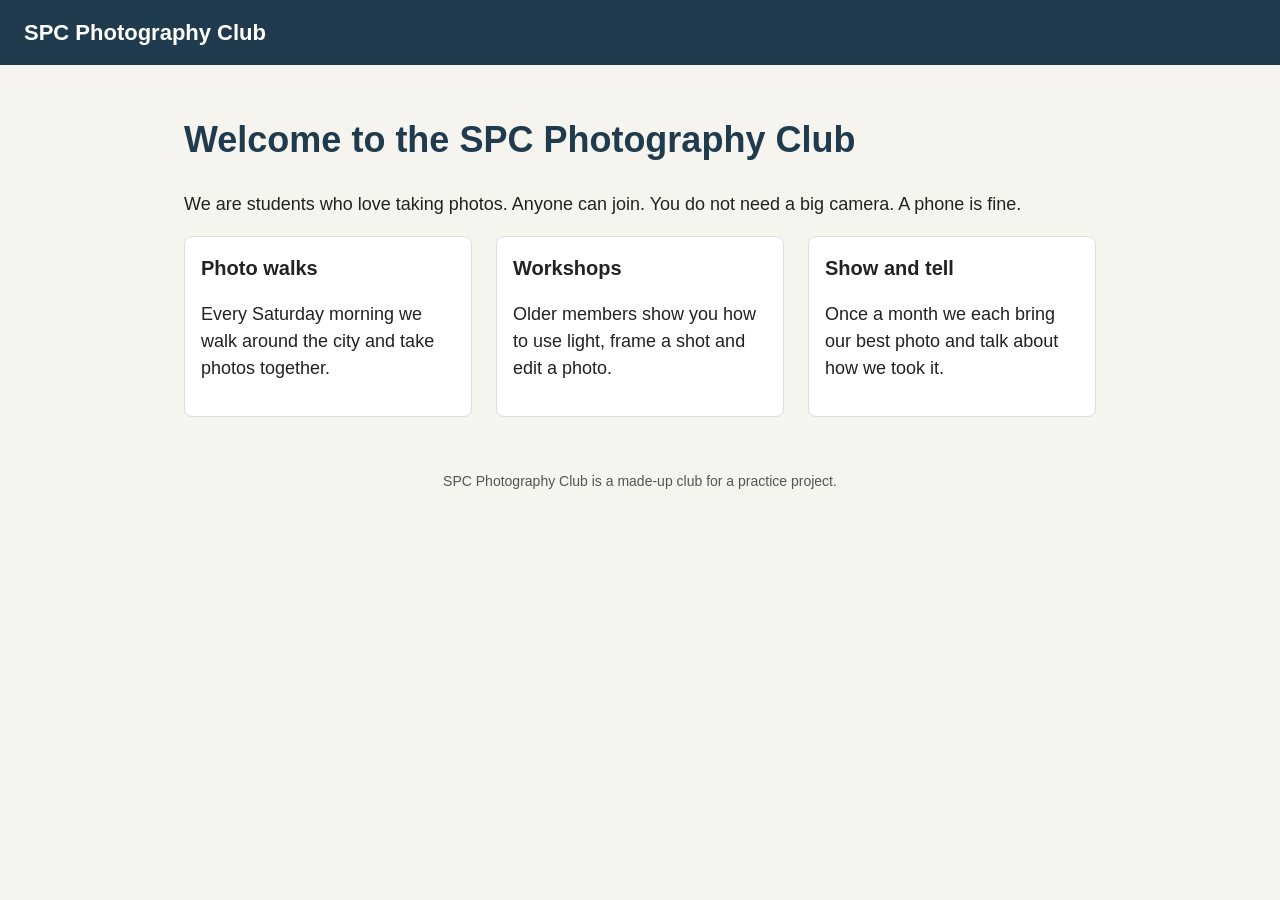
==== index.html @ 15269ee0 "Starter: one-page club site, step guides for three features and a stretch Co-Authored-By: Claude Opu" ====
<!DOCTYPE html>
<html lang="en">
<head>
  <meta charset="utf-8">
  <title>SPC Photography Club</title>
  <link rel="stylesheet" href="style.css">
</head>
<body>
  <header class="site-header">
    <p class="club-name">SPC Photography Club</p>
  </header>

  <main>
    <h1>Welcome to the SPC Photography Club</h1>
    <p class="welcome">We are students who love taking photos. Anyone can join. You do not need a big camera. A phone is fine.</p>

    <div class="cards">
      <div class="card">
        <h2>Photo walks</h2>
        <p>Every Saturday morning we walk around the city and take photos together.</p>
      </div>
      <div class="card">
        <h2>Workshops</h2>
        <p>Older members show you how to use light, frame a shot and edit a photo.</p>
      </div>
      <div class="card">
        <h2>Show and tell</h2>
        <p>Once a month we each bring our best photo and talk about how we took it.</p>
      </div>
    </div>
  </main>

  <footer class="site-footer">
    <p>SPC Photography Club is a made-up club for a practice project.</p>
  </footer>

  <script src="script.js"></script>
</body>
</html>
---- style.css ----
/* style.css: the look of every page on the site. */

/* Make widths include padding and borders. This keeps sizes easy to work out. */
* {
  box-sizing: border-box;
}

body {
  margin: 0;
  font-family: Arial, Helvetica, sans-serif;
  font-size: 18px;
  line-height: 1.5;
  color: #222222;
  background: #f6f4ef;
}

/* The dark bar at the top of the page */
.site-header {
  background: #1f3b4d;
  color: #ffffff;
  padding: 16px 24px;
}

.club-name {
  margin: 0;
  font-size: 22px;
  font-weight: bold;
}

/* The middle part of the page */
main {
  width: 960px;
  margin: 0 auto;
  padding: 24px;
}

h1 {
  color: #1f3b4d;
}

/* The three cards on the home page sit side by side */
.cards {
  display: flex;
  gap: 24px;
}

.card {
  width: 288px;
  background: #ffffff;
  border: 1px solid #dddddd;
  border-radius: 8px;
  padding: 16px;
}

.card h2 {
  margin-top: 0;
  font-size: 20px;
}

/* The strip at the bottom of the page */
.site-footer {
  padding: 16px 24px;
  font-size: 14px;
  color: #555555;
  text-align: center;
}
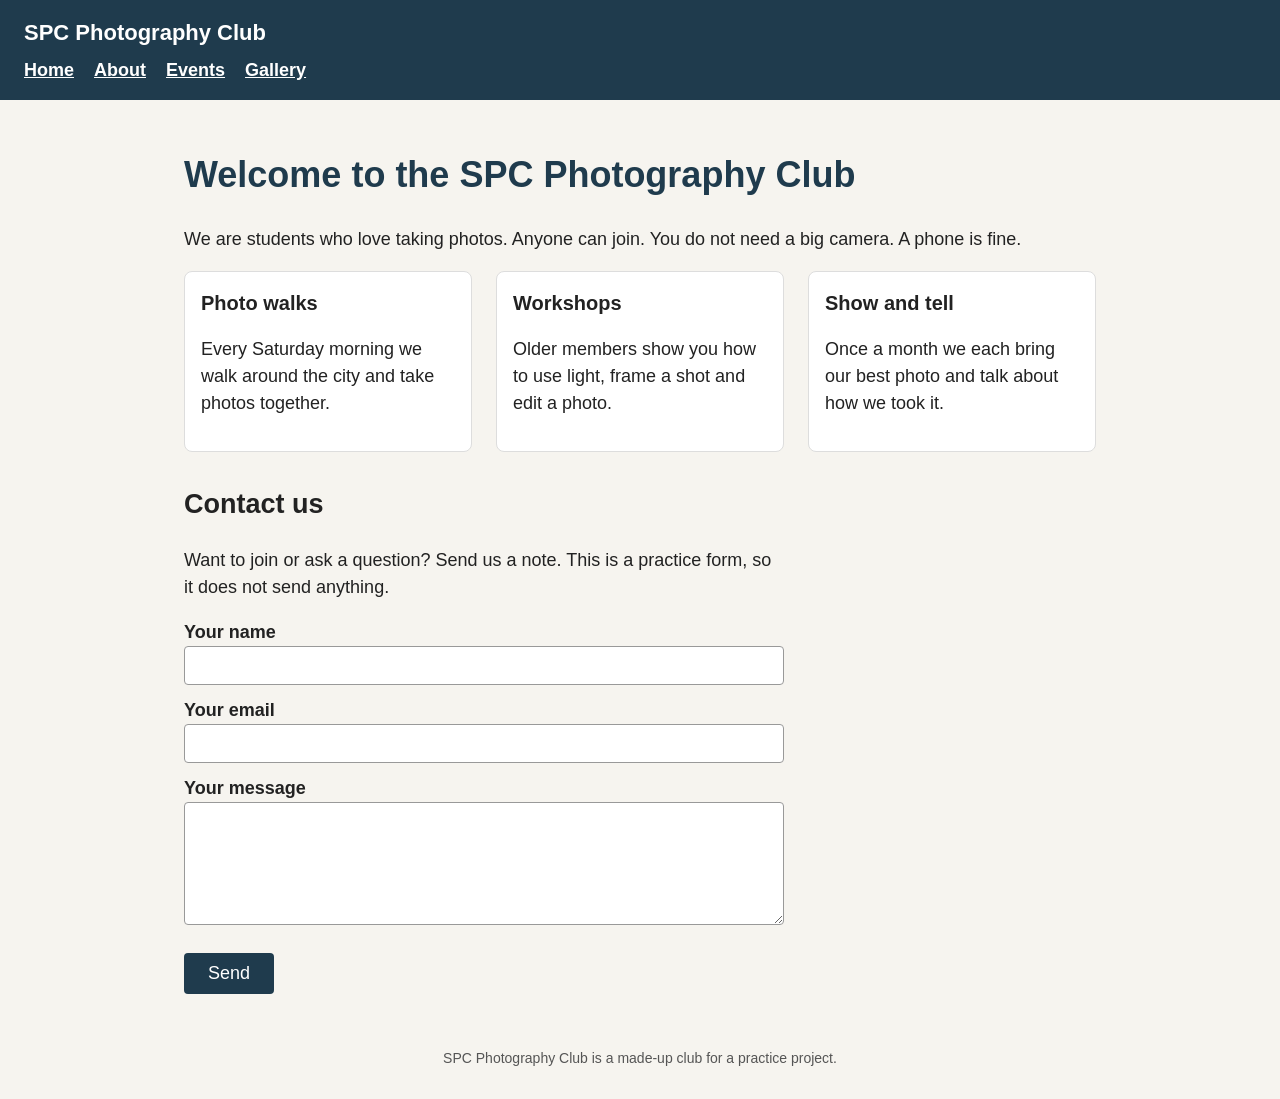
==== commit 1f70d62d: "Stretch: add gallery page with six photos to every menu Co-Authored-By: Claude Opus 5.5 <noreply@ant" ====
--- a/index.html
+++ b/index.html
@@ -2,12 +2,19 @@
 <html lang="en">
 <head>
   <meta charset="utf-8">
+  <meta name="viewport" content="width=device-width, initial-scale=1">
   <title>SPC Photography Club</title>
   <link rel="stylesheet" href="style.css">
 </head>
 <body>
   <header class="site-header">
     <p class="club-name">SPC Photography Club</p>
+    <nav class="menu">
+      <a href="index.html">Home</a>
+      <a href="about.html">About</a>
+      <a href="events.html">Events</a>
+      <a href="gallery.html">Gallery</a>
+    </nav>
   </header>
 
   <main>
@@ -28,6 +35,28 @@
         <p>Once a month we each bring our best photo and talk about how we took it.</p>
       </div>
     </div>
+    <section class="contact">
+      <h2>Contact us</h2>
+      <p>Want to join or ask a question? Send us a note. This is a practice form, so it does not send anything.</p>
+
+      <form id="contact-form" novalidate>
+        <label for="name">Your name</label>
+        <input type="text" id="name">
+        <p class="error" id="name-error"></p>
+
+        <label for="email">Your email</label>
+        <input type="email" id="email">
+        <p class="error" id="email-error"></p>
+
+        <label for="message">Your message</label>
+        <textarea id="message" rows="5"></textarea>
+        <p class="error" id="message-error"></p>
+
+        <button type="submit">Send</button>
+      </form>
+
+      <p class="thanks" id="thanks" hidden></p>
+    </section>
   </main>
 
   <footer class="site-footer">
--- a/style.css
+++ b/style.css
@@ -29,7 +29,7 @@
 
 /* The middle part of the page */
 main {
-  width: 960px;
+  max-width: 960px;
   margin: 0 auto;
   padding: 24px;
 }
@@ -64,3 +64,107 @@
   color: #555555;
   text-align: center;
 }
+
+/* The menu at the top of every page */
+.menu {
+  display: flex;
+  flex-wrap: wrap;
+  gap: 8px 20px;
+  margin-top: 8px;
+}
+
+.menu a {
+  color: #ffffff;
+  font-weight: bold;
+}
+
+/* Phone screens: 600 pixels wide or less */
+@media (max-width: 600px) {
+  main {
+    padding: 16px;
+  }
+
+  .cards {
+    flex-direction: column;
+  }
+
+  .card {
+    width: auto;
+  }
+}
+
+/* The contact form on the home page */
+.contact {
+  margin-top: 32px;
+  max-width: 600px;
+}
+
+.contact label {
+  display: block;
+  margin-top: 12px;
+  font-weight: bold;
+}
+
+.contact input,
+.contact textarea {
+  width: 100%;
+  padding: 8px;
+  font-size: 18px;
+  font-family: inherit;
+  border: 1px solid #999999;
+  border-radius: 4px;
+}
+
+.contact button {
+  margin-top: 16px;
+  padding: 10px 24px;
+  font-size: 18px;
+  color: #ffffff;
+  background: #1f3b4d;
+  border: none;
+  border-radius: 4px;
+  cursor: pointer;
+}
+
+.error {
+  margin: 4px 0 0;
+  color: #b00020;
+  font-size: 16px;
+}
+
+.thanks {
+  padding: 16px;
+  background: #e3f4e1;
+  border: 1px solid #7bb274;
+  border-radius: 8px;
+}
+
+/* The gallery page: three photos in a row */
+.gallery {
+  display: grid;
+  grid-template-columns: repeat(3, 1fr);
+  gap: 16px;
+}
+
+.gallery figure {
+  margin: 0;
+}
+
+.gallery img {
+  display: block;
+  width: 100%;
+  height: auto;
+  border-radius: 8px;
+}
+
+.gallery figcaption {
+  margin-top: 4px;
+  font-size: 16px;
+}
+
+/* On a phone, show one photo in each row */
+@media (max-width: 600px) {
+  .gallery {
+    grid-template-columns: 1fr;
+  }
+}
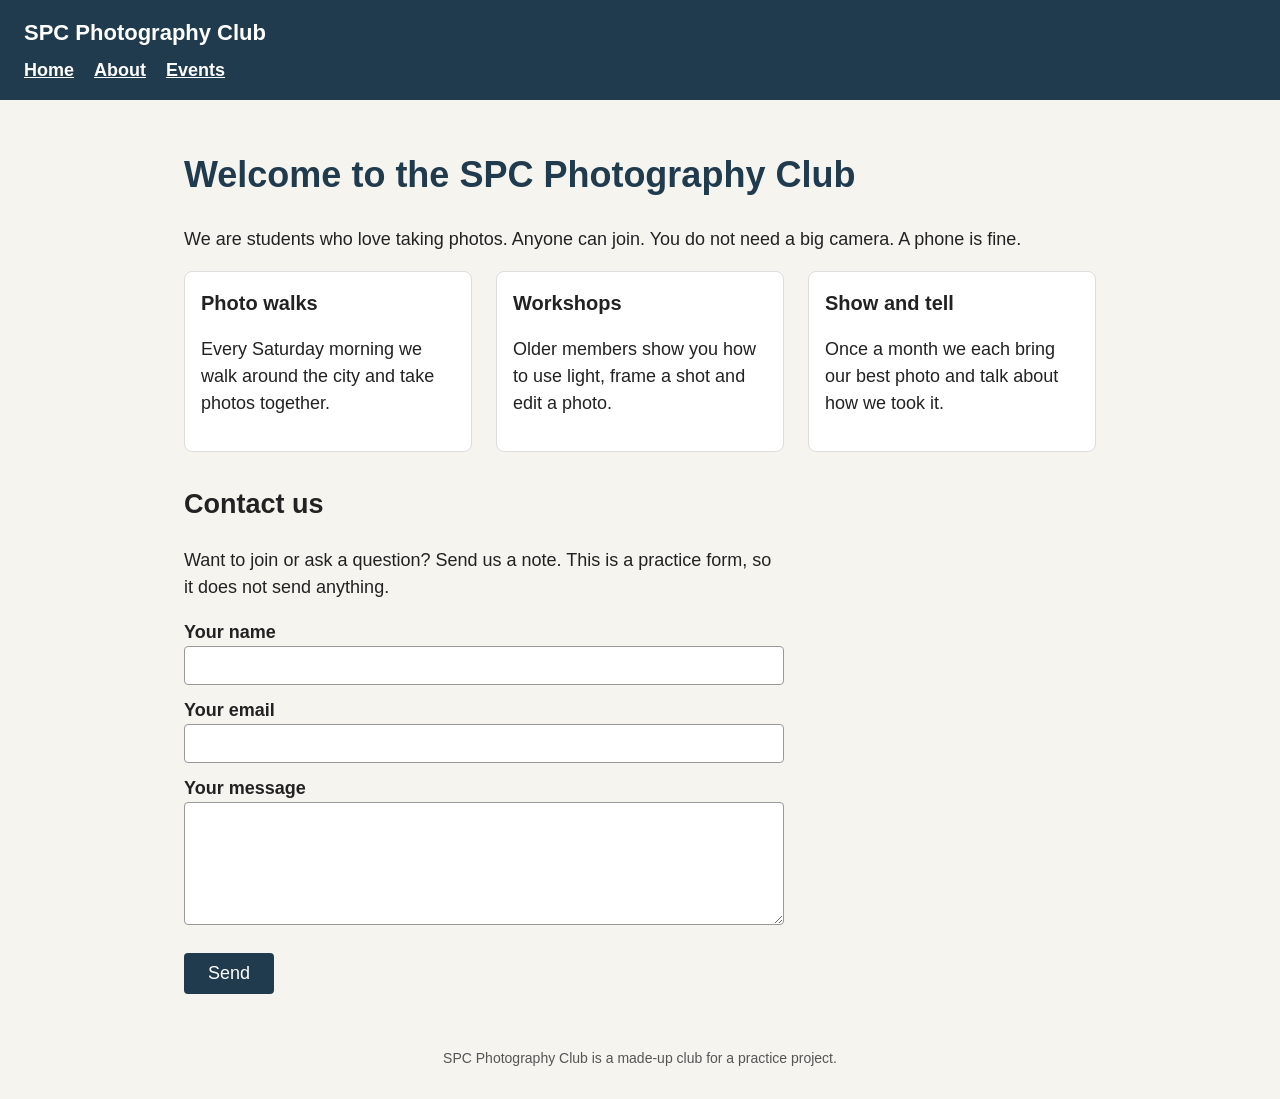
==== commit e77d1f8c: "Feature 3: add contact form that checks fields and shows a thank you Co-Authored-By: Claude Opus 5.5" ====
--- a/index.html
+++ b/index.html
@@ -13,7 +13,6 @@
       <a href="index.html">Home</a>
       <a href="about.html">About</a>
       <a href="events.html">Events</a>
-      <a href="gallery.html">Gallery</a>
     </nav>
   </header>
 
--- a/style.css
+++ b/style.css
@@ -138,33 +138,3 @@
   border: 1px solid #7bb274;
   border-radius: 8px;
 }
-
-/* The gallery page: three photos in a row */
-.gallery {
-  display: grid;
-  grid-template-columns: repeat(3, 1fr);
-  gap: 16px;
-}
-
-.gallery figure {
-  margin: 0;
-}
-
-.gallery img {
-  display: block;
-  width: 100%;
-  height: auto;
-  border-radius: 8px;
-}
-
-.gallery figcaption {
-  margin-top: 4px;
-  font-size: 16px;
-}
-
-/* On a phone, show one photo in each row */
-@media (max-width: 600px) {
-  .gallery {
-    grid-template-columns: 1fr;
-  }
-}
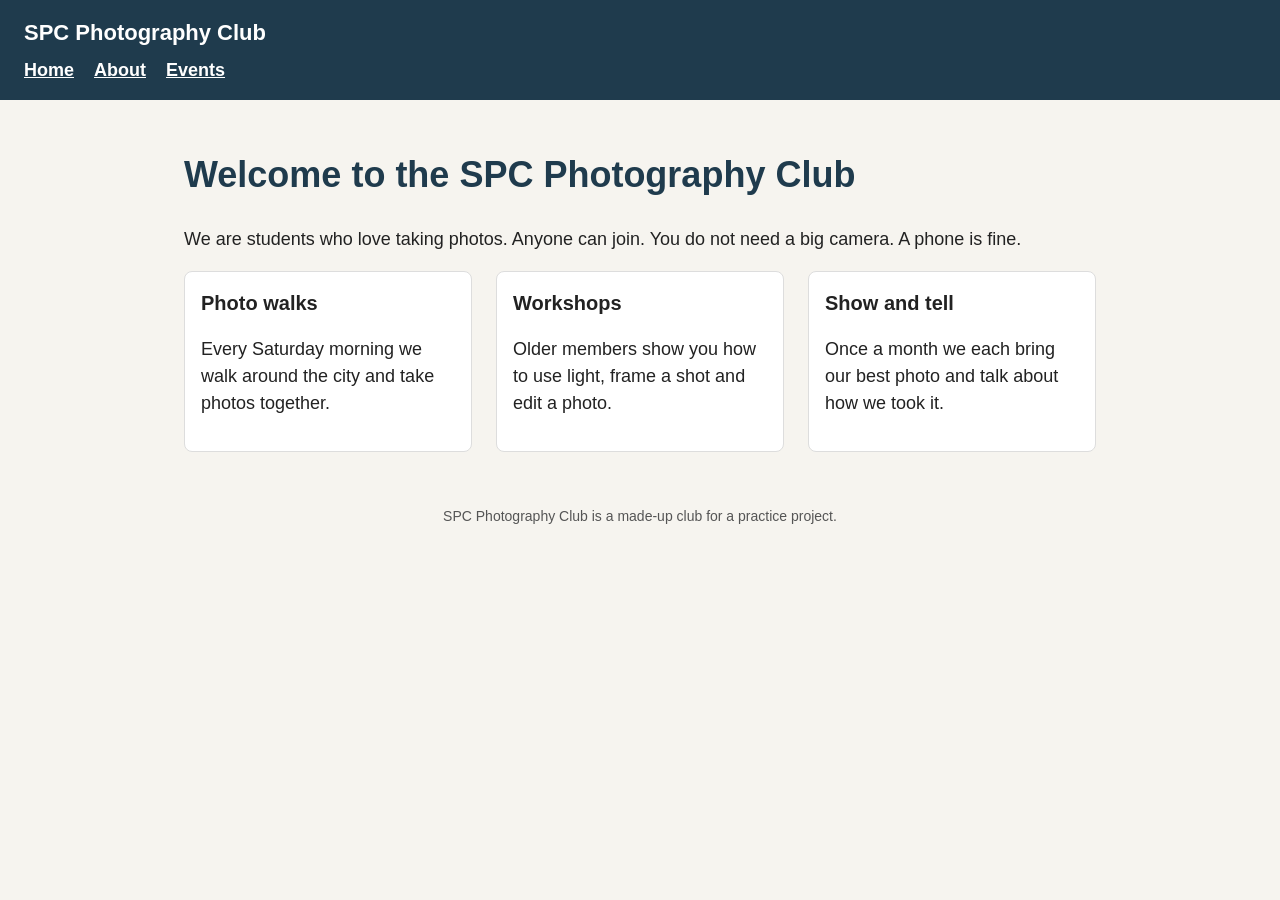
==== commit cd1959b0: "Feature 2: add viewport line and phone layout so cards stack at 360px Co-Authored-By: Claude Opus 5." ====
--- a/index.html
+++ b/index.html
@@ -34,28 +34,6 @@
         <p>Once a month we each bring our best photo and talk about how we took it.</p>
       </div>
     </div>
-    <section class="contact">
-      <h2>Contact us</h2>
-      <p>Want to join or ask a question? Send us a note. This is a practice form, so it does not send anything.</p>
-
-      <form id="contact-form" novalidate>
-        <label for="name">Your name</label>
-        <input type="text" id="name">
-        <p class="error" id="name-error"></p>
-
-        <label for="email">Your email</label>
-        <input type="email" id="email">
-        <p class="error" id="email-error"></p>
-
-        <label for="message">Your message</label>
-        <textarea id="message" rows="5"></textarea>
-        <p class="error" id="message-error"></p>
-
-        <button type="submit">Send</button>
-      </form>
-
-      <p class="thanks" id="thanks" hidden></p>
-    </section>
   </main>
 
   <footer class="site-footer">
--- a/style.css
+++ b/style.css
@@ -92,49 +92,3 @@
     width: auto;
   }
 }
-
-/* The contact form on the home page */
-.contact {
-  margin-top: 32px;
-  max-width: 600px;
-}
-
-.contact label {
-  display: block;
-  margin-top: 12px;
-  font-weight: bold;
-}
-
-.contact input,
-.contact textarea {
-  width: 100%;
-  padding: 8px;
-  font-size: 18px;
-  font-family: inherit;
-  border: 1px solid #999999;
-  border-radius: 4px;
-}
-
-.contact button {
-  margin-top: 16px;
-  padding: 10px 24px;
-  font-size: 18px;
-  color: #ffffff;
-  background: #1f3b4d;
-  border: none;
-  border-radius: 4px;
-  cursor: pointer;
-}
-
-.error {
-  margin: 4px 0 0;
-  color: #b00020;
-  font-size: 16px;
-}
-
-.thanks {
-  padding: 16px;
-  background: #e3f4e1;
-  border: 1px solid #7bb274;
-  border-radius: 8px;
-}
